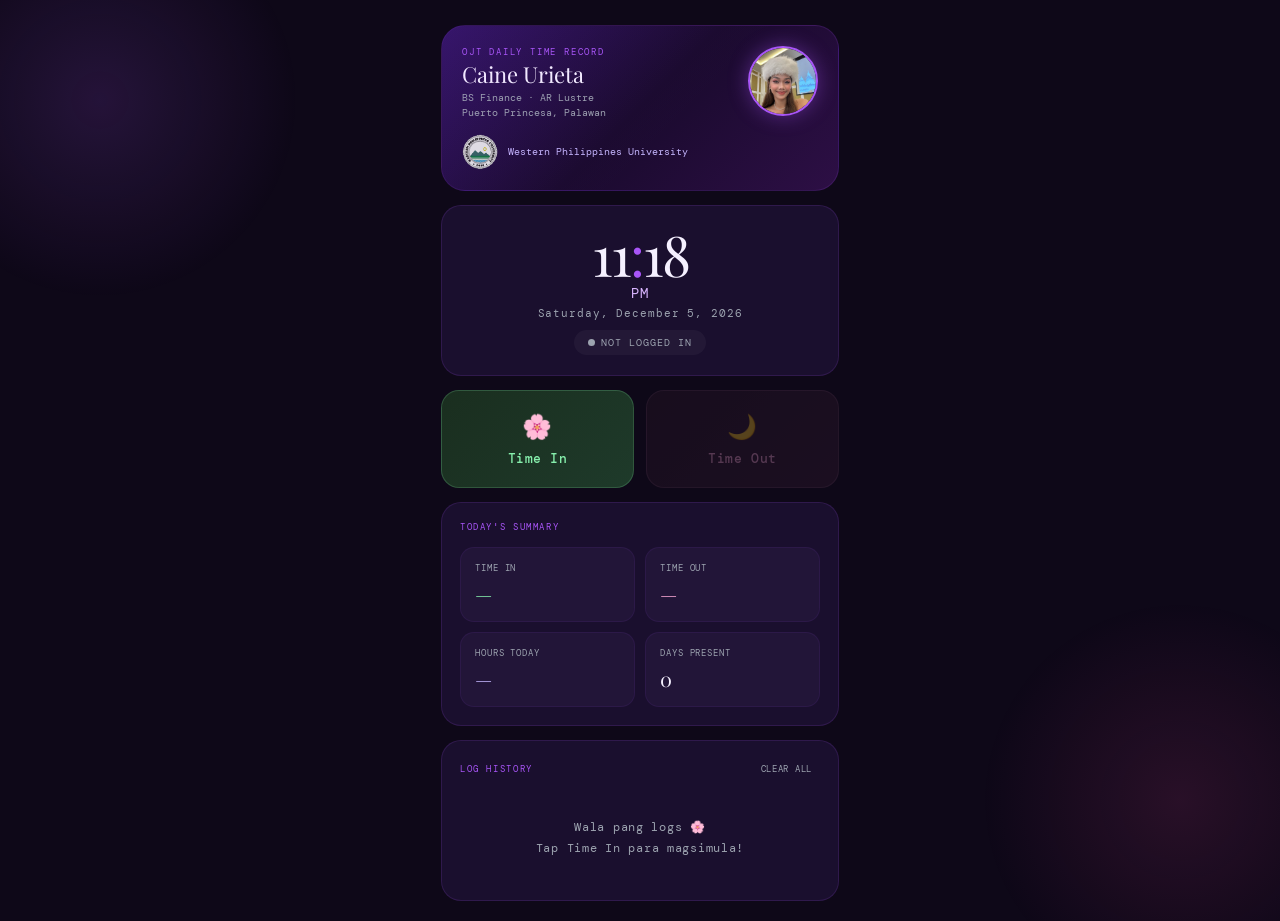
==== index.html @ 87ab4d99 "rename lang para sa github pages" ====
<!DOCTYPE html>
<html lang="en">
<head>
  <meta charset="UTF-8"/>
  <meta name="viewport" content="width=device-width,initial-scale=1,viewport-fit=cover"/>
  <meta name="apple-mobile-web-app-capable" content="yes"/>
  <meta name="apple-mobile-web-app-status-bar-style" content="black-translucent"/>
  <meta name="apple-mobile-web-app-title" content="DTR"/>
  <meta name="theme-color" content="#1a0a2e"/>
  <title>DTR — Caine Urieta</title>
  <link href="https://fonts.googleapis.com/css2?family=Playfair+Display:ital,wght@0,400;0,600;1,400&family=DM+Mono:wght@400;500&display=swap" rel="stylesheet">
  <style>
    :root {
      --bg: #0e0818;
      --surface: #1a0f2e;
      --card: #221538;
      --purple: #a855f7;
      --purple-light: #d8b4fe;
      --purple-dim: #7c3aed;
      --pink: #ec4899;
      --pink-light: #f9a8d4;
      --lavender: #c4b5fd;
      --text: #f5f0ff;
      --muted: #9ca3af;
      --in-color: #86efac;
      --in-bg: rgba(134,239,172,0.1);
      --out-color: #fca5a5;
      --out-bg: rgba(252,165,165,0.1);
      --border: rgba(168,85,247,0.15);
      --glow: rgba(168,85,247,0.3);
    }
    * { margin:0; padding:0; box-sizing:border-box; -webkit-tap-highlight-color:transparent; }
    body {
      background: var(--bg);
      color: var(--text);
      font-family: 'DM Mono', monospace;
      min-height: 100dvh;
      overflow-x: hidden;
    }
    /* background blobs */
    body::before {
      content: '';
      position: fixed;
      top: -100px; left: -100px;
      width: 400px; height: 400px;
      background: radial-gradient(circle, rgba(168,85,247,0.15) 0%, transparent 70%);
      pointer-events: none;
      z-index: 0;
    }
    body::after {
      content: '';
      position: fixed;
      bottom: -100px; right: -100px;
      width: 400px; height: 400px;
      background: radial-gradient(circle, rgba(236,72,153,0.12) 0%, transparent 70%);
      pointer-events: none;
      z-index: 0;
    }
    .app {
      max-width: 430px;
      margin: 0 auto;
      padding: env(safe-area-inset-top, 12px) 16px env(safe-area-inset-bottom, 20px);
      display: flex;
      flex-direction: column;
      gap: 14px;
      position: relative;
      z-index: 1;
    }

    /* HERO CARD */
    .hero-card {
      background: linear-gradient(135deg, #2d1060 0%, #1a0a2e 50%, #2d0f45 100%);
      border: 1px solid var(--border);
      border-radius: 24px;
      padding: 20px;
      position: relative;
      overflow: hidden;
      margin-top: 25px;
    }
    .hero-card::before {
      content: '';
      position: absolute;
      inset: 0;
      background: linear-gradient(135deg, rgba(168,85,247,0.08) 0%, transparent 60%);
      pointer-events: none;
    }
    .hero-top {
      display: flex;
      align-items: flex-start;
      justify-content: space-between;
      margin-bottom: 14px;
    }
    .hero-info { flex: 1; }
    .hero-tag {
      font-size: 9px;
      letter-spacing: 0.2em;
      text-transform: uppercase;
      color: var(--purple);
      margin-bottom: 4px;
    }
    .hero-name {
      font-family: 'Playfair Display', serif;
      font-size: 22px;
      color: var(--text);
      line-height: 1.1;
    }
    .hero-sub {
      font-size: 10px;
      color: var(--muted);
      margin-top: 4px;
      line-height: 1.5;
    }
    .hero-photo {
      width: 70px;
      height: 70px;
      border-radius: 50%;
      object-fit: cover;
      object-position: center top;
      border: 2px solid var(--purple);
      box-shadow: 0 0 20px rgba(168,85,247,0.4);
      margin-left: 12px;
      flex-shrink: 0;
    }
    .hero-bottom {
      display: flex;
      align-items: center;
      gap: 10px;
    }
    .school-logo {
      width: 36px;
      height: 36px;
      object-fit: contain;
      opacity: 0.85;
    }
    .school-name {
      font-size: 10px;
      color: var(--lavender);
      line-height: 1.4;
    }

    /* CLOCK */
    .clock-card {
      background: var(--surface);
      border: 1px solid var(--border);
      border-radius: 20px;
      padding: 20px;
      text-align: center;
    }
    .clock-time {
      font-family: 'Playfair Display', serif;
      font-size: 56px;
      letter-spacing: -2px;
      color: var(--text);
      line-height: 1;
    }
    .clock-time .colon { color: var(--purple); animation: blink 1s step-end infinite; }
    @keyframes blink { 0%,100%{opacity:1} 50%{opacity:0.3} }
    .clock-ampm {
      font-size: 14px;
      color: var(--purple-light);
      letter-spacing: 0.1em;
      margin-top: 2px;
    }
    .clock-date {
      font-size: 11px;
      color: var(--muted);
      letter-spacing: 0.08em;
      margin-top: 4px;
    }
    .status-pill {
      display: inline-flex;
      align-items: center;
      gap: 6px;
      padding: 6px 14px;
      border-radius: 100px;
      font-size: 10px;
      letter-spacing: 0.1em;
      text-transform: uppercase;
      margin-top: 10px;
      transition: all 0.3s;
    }
    .status-pill.idle { background: rgba(255,255,255,0.04); color: var(--muted); }
    .status-pill.in { background: var(--in-bg); color: var(--in-color); border: 1px solid rgba(134,239,172,0.25); }
    .status-pill.out { background: var(--out-bg); color: var(--out-color); border: 1px solid rgba(252,165,165,0.25); }
    .dot { width:7px; height:7px; border-radius:50%; background:currentColor; }
    .dot.pulse { animation: pulse 1.5s infinite; }
    @keyframes pulse { 0%,100%{opacity:1;transform:scale(1)} 50%{opacity:0.4;transform:scale(0.75)} }

    /* BUTTONS */
    .btn-row { display: grid; grid-template-columns: 1fr 1fr; gap: 12px; }
    .btn {
      border: none;
      border-radius: 18px;
      padding: 20px 12px;
      font-family: 'DM Mono', monospace;
      font-size: 13px;
      font-weight: 500;
      cursor: pointer;
      transition: transform 0.12s, box-shadow 0.2s;
      display: flex;
      flex-direction: column;
      align-items: center;
      gap: 8px;
      letter-spacing: 0.04em;
    }
    .btn:active { transform: scale(0.95); }
    .btn:disabled { opacity: 0.3; cursor: not-allowed; }
    .btn:disabled:active { transform: none; }
    .btn-icon { font-size: 24px; }
    .btn-in {
      background: linear-gradient(135deg, #1a2e1f, #1e3a2a);
      color: var(--in-color);
      border: 1px solid rgba(134,239,172,0.2);
    }
    .btn-in:not(:disabled):hover { box-shadow: 0 4px 20px rgba(134,239,172,0.15); }
    .btn-out {
      background: linear-gradient(135deg, #2e1a2a, #3a1e35);
      color: var(--pink-light);
      border: 1px solid rgba(249,168,212,0.2);
    }
    .btn-out:not(:disabled):hover { box-shadow: 0 4px 20px rgba(249,168,212,0.15); }

    /* SUMMARY */
    .summary-card {
      background: var(--surface);
      border: 1px solid var(--border);
      border-radius: 20px;
      padding: 18px;
    }
    .card-label {
      font-size: 9px;
      letter-spacing: 0.18em;
      color: var(--purple);
      text-transform: uppercase;
      margin-bottom: 14px;
    }
    .summary-grid {
      display: grid;
      grid-template-columns: 1fr 1fr;
      gap: 10px;
    }
    .summary-item {
      background: var(--card);
      border-radius: 14px;
      padding: 14px;
      border: 1px solid rgba(168,85,247,0.08);
    }
    .summary-item-label { font-size: 9px; color: var(--muted); letter-spacing: 0.1em; text-transform: uppercase; margin-bottom: 6px; }
    .summary-item-val { font-family: 'Playfair Display', serif; font-size: 20px; color: var(--text); }
    .summary-item-val.green { color: var(--in-color); }
    .summary-item-val.pink { color: var(--pink-light); }
    .summary-item-val.purple { color: var(--lavender); }

    /* LOGS */
    .log-card {
      background: var(--surface);
      border: 1px solid var(--border);
      border-radius: 20px;
      padding: 18px;
      margin-bottom: 20px;
    }
    .log-header {
      display: flex;
      justify-content: space-between;
      align-items: center;
      margin-bottom: 14px;
    }
    .clear-btn {
      font-size: 9px;
      color: var(--muted);
      background: none;
      border: none;
      cursor: pointer;
      font-family: 'DM Mono', monospace;
      letter-spacing: 0.08em;
      text-transform: uppercase;
      padding: 4px 8px;
      border-radius: 8px;
    }
    .clear-btn:hover { color: var(--pink-light); }
    .log-list { display: flex; flex-direction: column; gap: 8px; }
    .log-entry {
      display: flex;
      align-items: center;
      gap: 12px;
      padding: 12px 14px;
      background: var(--card);
      border-radius: 12px;
      border: 1px solid rgba(168,85,247,0.06);
      animation: slideIn 0.25s ease;
    }
    @keyframes slideIn { from { opacity:0; transform:translateY(6px); } to { opacity:1; transform:translateY(0); } }
    .log-badge {
      font-size: 9px;
      font-weight: 500;
      letter-spacing: 0.1em;
      text-transform: uppercase;
      padding: 4px 8px;
      border-radius: 6px;
      min-width: 38px;
      text-align: center;
    }
    .log-badge.in { background: var(--in-bg); color: var(--in-color); }
    .log-badge.out { background: rgba(249,168,212,0.1); color: var(--pink-light); }
    .log-time { font-size: 15px; color: var(--text); }
    .log-date { font-size: 10px; color: var(--muted); margin-top: 2px; }
    .empty-state { text-align: center; padding: 24px 0; color: var(--muted); font-size: 12px; letter-spacing: 0.06em; line-height: 1.7; }

    /* TOAST */
    .toast {
      position: fixed;
      bottom: calc(env(safe-area-inset-bottom,20px) + 16px);
      left: 50%;
      transform: translateX(-50%) translateY(16px);
      background: linear-gradient(135deg, var(--purple-dim), var(--pink));
      color: #fff;
      padding: 10px 22px;
      border-radius: 100px;
      font-size: 12px;
      font-weight: 500;
      letter-spacing: 0.06em;
      opacity: 0;
      transition: opacity 0.25s, transform 0.25s;
      z-index: 999;
      white-space: nowrap;
      pointer-events: none;
    }
    .toast.show { opacity: 1; transform: translateX(-50%) translateY(0); }
  </style>
</head>
<body>
<div class="app">

  <!-- HERO -->
  <div class="hero-card">
    <div class="hero-top">
      <div class="hero-info">
        <div class="hero-tag">OJT Daily Time Record</div>
        <div class="hero-name">Caine Urieta</div>
        <div class="hero-sub">BS Finance · AR Lustre<br>Puerto Princesa, Palawan</div>
      </div>
      <img class="hero-photo" id="heroPhoto" src="" alt="Caine"/>
    </div>
    <div class="hero-bottom">
      <img class="school-logo" id="schoolLogo" src="" alt="WPU"/>
      <div class="school-name">Western Philippines University</div>
    </div>
  </div>

  <!-- CLOCK -->
  <div class="clock-card">
    <div class="clock-time" id="clock">12<span class="colon">:</span>00</div>
    <div class="clock-ampm" id="clockAmpm">PM</div>
    <div class="clock-date" id="clockDate">—</div>
    <div class="status-pill idle" id="statusPill">
      <div class="dot" id="statusDot"></div>
      <span id="statusText">Not logged in</span>
    </div>
  </div>

  <!-- BUTTONS -->
  <div class="btn-row">
    <button class="btn btn-in" id="btnIn" onclick="logTime('IN')">
      <span class="btn-icon">🌸</span>
      Time In
    </button>
    <button class="btn btn-out" id="btnOut" onclick="logTime('OUT')" disabled>
      <span class="btn-icon">🌙</span>
      Time Out
    </button>
  </div>

  <!-- SUMMARY -->
  <div class="summary-card">
    <div class="card-label">Today's Summary</div>
    <div class="summary-grid">
      <div class="summary-item">
        <div class="summary-item-label">Time In</div>
        <div class="summary-item-val green" id="summaryIn">—</div>
      </div>
      <div class="summary-item">
        <div class="summary-item-label">Time Out</div>
        <div class="summary-item-val pink" id="summaryOut">—</div>
      </div>
      <div class="summary-item">
        <div class="summary-item-label">Hours Today</div>
        <div class="summary-item-val purple" id="summaryHours">—</div>
      </div>
      <div class="summary-item">
        <div class="summary-item-label">Days Present</div>
        <div class="summary-item-val" id="summaryDays">0</div>
      </div>
    </div>
  </div>

  <!-- LOGS -->
  <div class="log-card">
    <div class="log-header">
      <div class="card-label" style="margin:0">Log History</div>
      <button class="clear-btn" onclick="clearLogs()">Clear all</button>
    </div>
    <div class="log-list" id="logList">
      <div class="empty-state">Wala pang logs 🌸<br>Tap Time In para magsimula!</div>
    </div>
  </div>

</div>

<div class="toast" id="toast"></div>

<script>

  // Embed images
  document.getElementById('heroPhoto').src = 'IMG_0449.JPG';
  document.getElementById('schoolLogo').src = 'wpu_nobg.png';

  const KEY = 'dtr_caine_v2';
  let logs = [];
  try { logs = JSON.parse(localStorage.getItem(KEY) || '[]'); } catch(e) { logs = []; }

  function save() { localStorage.setItem(KEY, JSON.stringify(logs)); }
  function pad(n) { return String(n).padStart(2,'0'); }

  function formatTime12(ts) {
    const d = new Date(ts);
    let h = d.getHours(), m = d.getMinutes();
    const ap = h >= 12 ? 'PM' : 'AM';
    h = h % 12 || 12;
    return `${pad(h)}:${pad(m)} ${ap}`;
  }
  function formatDateStr(ts) {
    const d = new Date(ts);
    const days = ['Sun','Mon','Tue','Wed','Thu','Fri','Sat'];
    const months = ['Jan','Feb','Mar','Apr','May','Jun','Jul','Aug','Sep','Oct','Nov','Dec'];
    return `${days[d.getDay()]}, ${months[d.getMonth()]} ${d.getDate()} ${d.getFullYear()}`;
  }
  function todayKey() {
    const d = new Date();
    return `${d.getFullYear()}-${pad(d.getMonth()+1)}-${pad(d.getDate())}`;
  }
  function getTodayLogs() { return logs.filter(l => l.dk === todayKey()); }

  function updateClock() {
    const now = new Date();
    let h = now.getHours(), m = now.getMinutes();
    const ap = h >= 12 ? 'PM' : 'AM';
    h = h % 12 || 12;
    document.getElementById('clock').innerHTML = `${pad(h)}<span class="colon">:</span>${pad(m)}`;
    document.getElementById('clockAmpm').textContent = ap;
    const days = ['Sunday','Monday','Tuesday','Wednesday','Thursday','Friday','Saturday'];
    const months = ['January','February','March','April','May','June','July','August','September','October','November','December'];
    document.getElementById('clockDate').textContent = `${days[now.getDay()]}, ${months[now.getMonth()]} ${now.getDate()}, ${now.getFullYear()}`;
  }

  function updateStatus() {
    const tl = getTodayLogs();
    const last = tl.length ? tl[tl.length-1] : null;
    const pill = document.getElementById('statusPill');
    const dot = document.getElementById('statusDot');
    const txt = document.getElementById('statusText');
    const btnIn = document.getElementById('btnIn');
    const btnOut = document.getElementById('btnOut');
    if (!last || last.t === 'OUT') {
      pill.className = 'status-pill idle';
      dot.className = 'dot';
      txt.textContent = 'Not logged in';
      btnIn.disabled = false; btnOut.disabled = true;
    } else {
      pill.className = 'status-pill in';
      dot.className = 'dot pulse';
      txt.textContent = `In since ${formatTime12(last.ts)}`;
      btnIn.disabled = true; btnOut.disabled = false;
    }
  }

  function updateSummary() {
    const tl = getTodayLogs();
    const inLog = tl.find(l => l.t === 'IN');
    const outLog = [...tl].reverse().find(l => l.t === 'OUT');
    document.getElementById('summaryIn').textContent = inLog ? formatTime12(inLog.ts) : '—';
    document.getElementById('summaryOut').textContent = outLog ? formatTime12(outLog.ts) : '—';
    if (inLog && outLog) {
      const h = (outLog.ts - inLog.ts) / 3600000;
      document.getElementById('summaryHours').textContent = h.toFixed(1) + 'h';
    } else if (inLog) {
      const h = (Date.now() - inLog.ts) / 3600000;
      document.getElementById('summaryHours').textContent = h.toFixed(1) + 'h ↑';
    } else {
      document.getElementById('summaryHours').textContent = '—';
    }
    const days = [...new Set(logs.filter(l => l.t === 'IN').map(l => l.dk))];
    document.getElementById('summaryDays').textContent = days.length;
  }

  function renderLogs() {
    const list = document.getElementById('logList');
    if (!logs.length) {
      list.innerHTML = '<div class="empty-state">Wala pang logs 🌸<br>Tap Time In para magsimula!</div>';
      return;
    }
    list.innerHTML = [...logs].reverse().slice(0,30).map(l => `
      <div class="log-entry">
        <div class="log-badge ${l.t === 'IN' ? 'in' : 'out'}">${l.t}</div>
        <div>
          <div class="log-time">${formatTime12(l.ts)}</div>
          <div class="log-date">${formatDateStr(l.ts)}</div>
        </div>
      </div>
    `).join('');
  }

  function toast(msg) {
    const t = document.getElementById('toast');
    t.textContent = msg;
    t.classList.add('show');
    setTimeout(() => t.classList.remove('show'), 2200);
  }

  function logTime(type) {
    logs.push({ t: type, ts: Date.now(), dk: todayKey() });
    save(); updateStatus(); updateSummary(); renderLogs();
    if (type === 'IN') toast('🌸 Time In recorded!');
    else toast('🌙 Time Out recorded!');
    if (navigator.vibrate) navigator.vibrate(type === 'IN' ? 40 : [40,30,40]);
  }

  function clearLogs() {
    if (!confirm('I-clear lahat ng logs? Hindi na ito maibabalik.')) return;
    logs = []; save(); updateStatus(); updateSummary(); renderLogs();
    toast('Logs cleared.');
  }

  setInterval(updateClock, 1000);
  updateClock(); updateStatus(); updateSummary(); renderLogs();
</script>
</body>
</html>
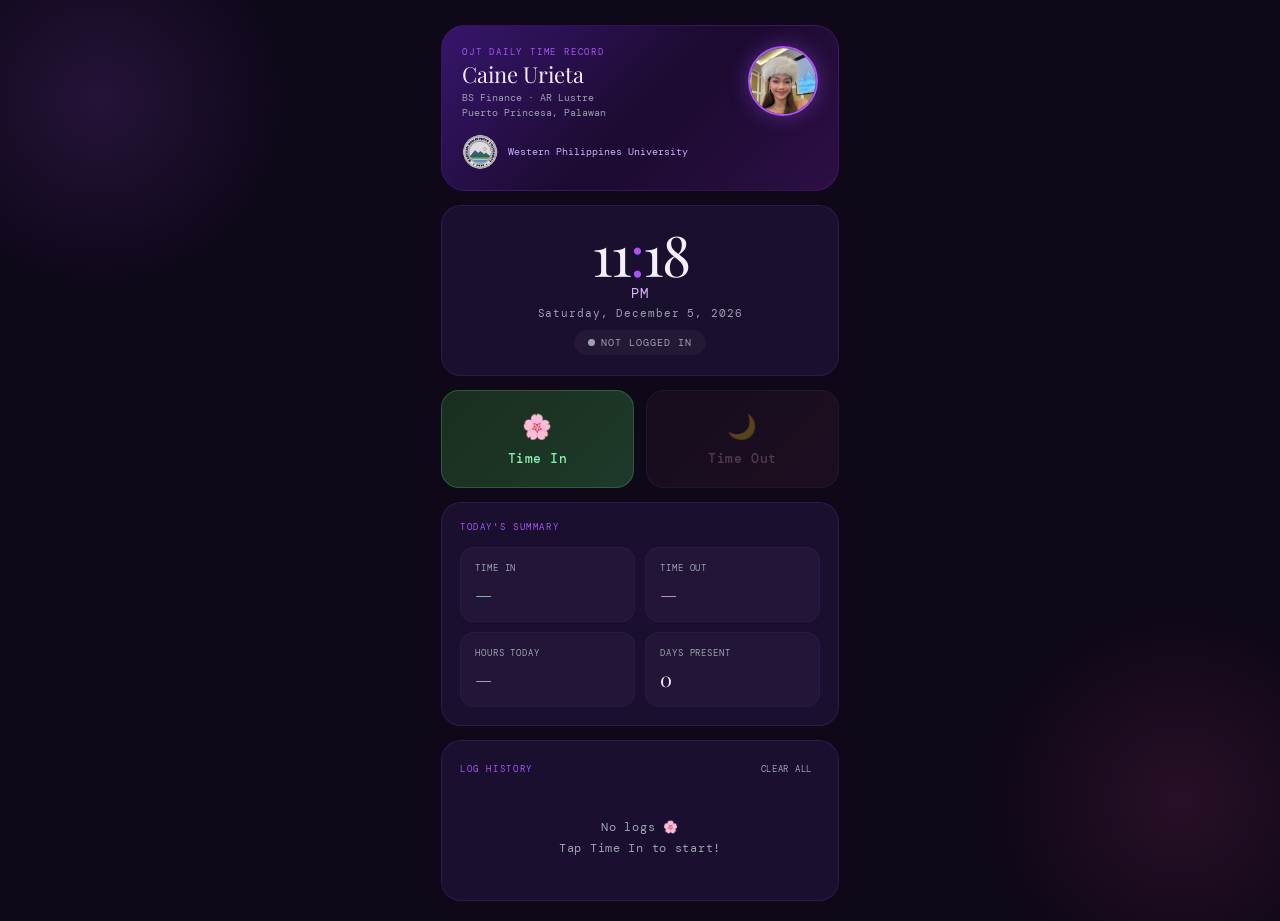
==== commit e6177483: "minimal changes" ====
--- a/index.html
+++ b/index.html
@@ -400,7 +400,7 @@
       <button class="clear-btn" onclick="clearLogs()">Clear all</button>
     </div>
     <div class="log-list" id="logList">
-      <div class="empty-state">Wala pang logs 🌸<br>Tap Time In para magsimula!</div>
+      <div class="empty-state">No logs 🌸<br>Tap Time In to start!</div>
     </div>
   </div>
 
@@ -495,7 +495,7 @@
   function renderLogs() {
     const list = document.getElementById('logList');
     if (!logs.length) {
-      list.innerHTML = '<div class="empty-state">Wala pang logs 🌸<br>Tap Time In para magsimula!</div>';
+      list.innerHTML = '<div class="empty-state">No logs 🌸<br>Tap Time In to start!</div>';
       return;
     }
     list.innerHTML = [...logs].reverse().slice(0,30).map(l => `
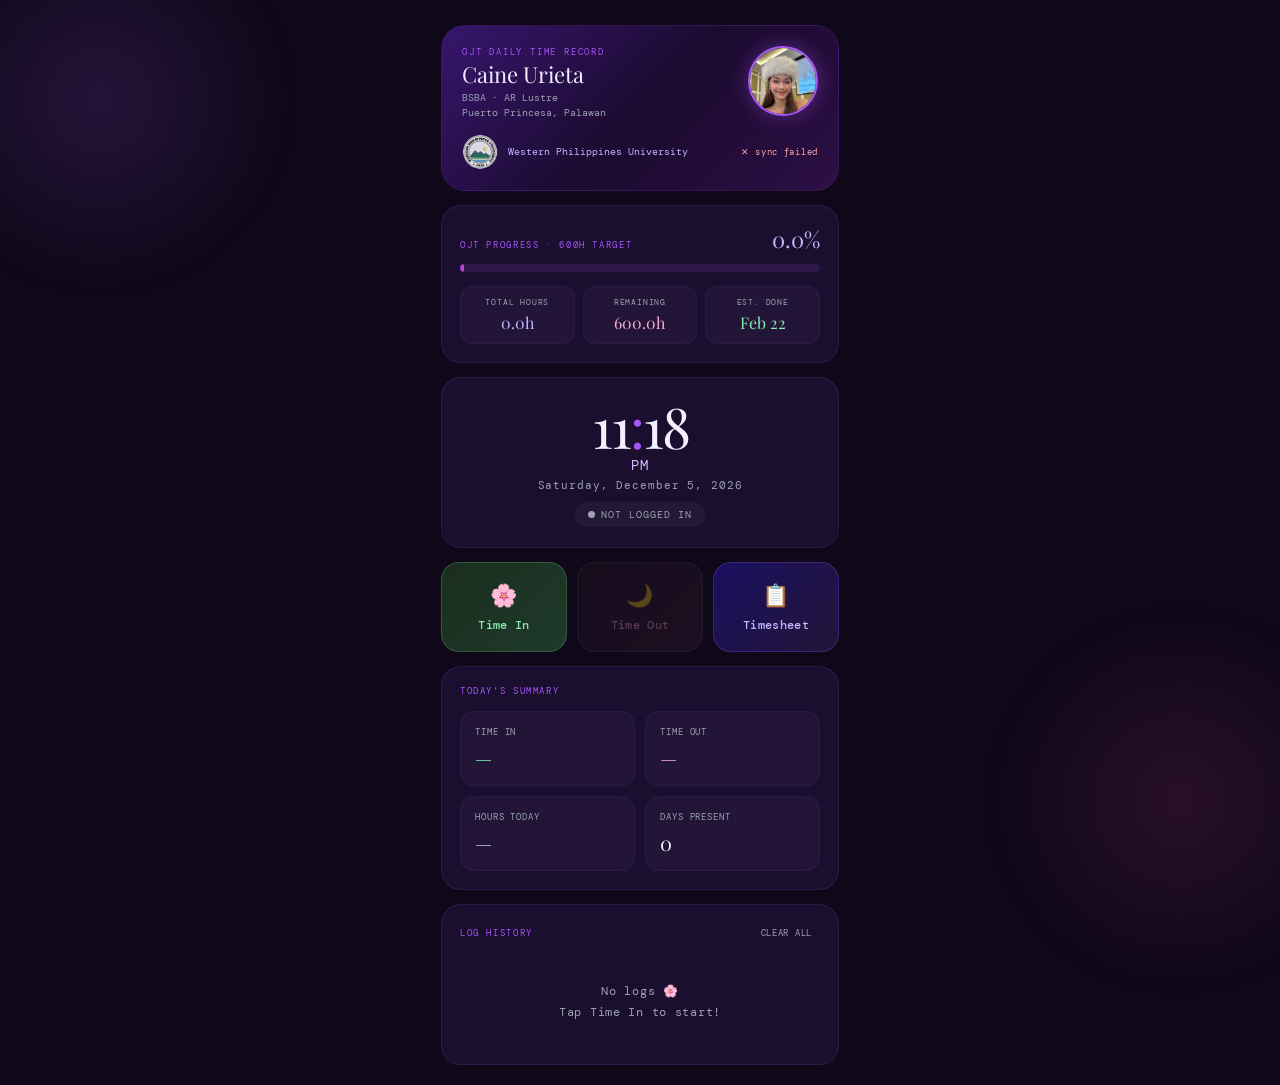
==== commit a629c646: "updated version" ====
--- a/index.html
+++ b/index.html
@@ -8,325 +8,8 @@
   <meta name="apple-mobile-web-app-title" content="DTR"/>
   <meta name="theme-color" content="#1a0a2e"/>
   <title>DTR — Caine Urieta</title>
-  <link href="https://fonts.googleapis.com/css2?family=Playfair+Display:ital,wght@0,400;0,600;1,400&family=DM+Mono:wght@400;500&display=swap" rel="stylesheet">
-  <style>
-    :root {
-      --bg: #0e0818;
-      --surface: #1a0f2e;
-      --card: #221538;
-      --purple: #a855f7;
-      --purple-light: #d8b4fe;
-      --purple-dim: #7c3aed;
-      --pink: #ec4899;
-      --pink-light: #f9a8d4;
-      --lavender: #c4b5fd;
-      --text: #f5f0ff;
-      --muted: #9ca3af;
-      --in-color: #86efac;
-      --in-bg: rgba(134,239,172,0.1);
-      --out-color: #fca5a5;
-      --out-bg: rgba(252,165,165,0.1);
-      --border: rgba(168,85,247,0.15);
-      --glow: rgba(168,85,247,0.3);
-    }
-    * { margin:0; padding:0; box-sizing:border-box; -webkit-tap-highlight-color:transparent; }
-    body {
-      background: var(--bg);
-      color: var(--text);
-      font-family: 'DM Mono', monospace;
-      min-height: 100dvh;
-      overflow-x: hidden;
-    }
-    /* background blobs */
-    body::before {
-      content: '';
-      position: fixed;
-      top: -100px; left: -100px;
-      width: 400px; height: 400px;
-      background: radial-gradient(circle, rgba(168,85,247,0.15) 0%, transparent 70%);
-      pointer-events: none;
-      z-index: 0;
-    }
-    body::after {
-      content: '';
-      position: fixed;
-      bottom: -100px; right: -100px;
-      width: 400px; height: 400px;
-      background: radial-gradient(circle, rgba(236,72,153,0.12) 0%, transparent 70%);
-      pointer-events: none;
-      z-index: 0;
-    }
-    .app {
-      max-width: 430px;
-      margin: 0 auto;
-      padding: env(safe-area-inset-top, 12px) 16px env(safe-area-inset-bottom, 20px);
-      display: flex;
-      flex-direction: column;
-      gap: 14px;
-      position: relative;
-      z-index: 1;
-    }
-
-    /* HERO CARD */
-    .hero-card {
-      background: linear-gradient(135deg, #2d1060 0%, #1a0a2e 50%, #2d0f45 100%);
-      border: 1px solid var(--border);
-      border-radius: 24px;
-      padding: 20px;
-      position: relative;
-      overflow: hidden;
-      margin-top: 25px;
-    }
-    .hero-card::before {
-      content: '';
-      position: absolute;
-      inset: 0;
-      background: linear-gradient(135deg, rgba(168,85,247,0.08) 0%, transparent 60%);
-      pointer-events: none;
-    }
-    .hero-top {
-      display: flex;
-      align-items: flex-start;
-      justify-content: space-between;
-      margin-bottom: 14px;
-    }
-    .hero-info { flex: 1; }
-    .hero-tag {
-      font-size: 9px;
-      letter-spacing: 0.2em;
-      text-transform: uppercase;
-      color: var(--purple);
-      margin-bottom: 4px;
-    }
-    .hero-name {
-      font-family: 'Playfair Display', serif;
-      font-size: 22px;
-      color: var(--text);
-      line-height: 1.1;
-    }
-    .hero-sub {
-      font-size: 10px;
-      color: var(--muted);
-      margin-top: 4px;
-      line-height: 1.5;
-    }
-    .hero-photo {
-      width: 70px;
-      height: 70px;
-      border-radius: 50%;
-      object-fit: cover;
-      object-position: center top;
-      border: 2px solid var(--purple);
-      box-shadow: 0 0 20px rgba(168,85,247,0.4);
-      margin-left: 12px;
-      flex-shrink: 0;
-    }
-    .hero-bottom {
-      display: flex;
-      align-items: center;
-      gap: 10px;
-    }
-    .school-logo {
-      width: 36px;
-      height: 36px;
-      object-fit: contain;
-      opacity: 0.85;
-    }
-    .school-name {
-      font-size: 10px;
-      color: var(--lavender);
-      line-height: 1.4;
-    }
-
-    /* CLOCK */
-    .clock-card {
-      background: var(--surface);
-      border: 1px solid var(--border);
-      border-radius: 20px;
-      padding: 20px;
-      text-align: center;
-    }
-    .clock-time {
-      font-family: 'Playfair Display', serif;
-      font-size: 56px;
-      letter-spacing: -2px;
-      color: var(--text);
-      line-height: 1;
-    }
-    .clock-time .colon { color: var(--purple); animation: blink 1s step-end infinite; }
-    @keyframes blink { 0%,100%{opacity:1} 50%{opacity:0.3} }
-    .clock-ampm {
-      font-size: 14px;
-      color: var(--purple-light);
-      letter-spacing: 0.1em;
-      margin-top: 2px;
-    }
-    .clock-date {
-      font-size: 11px;
-      color: var(--muted);
-      letter-spacing: 0.08em;
-      margin-top: 4px;
-    }
-    .status-pill {
-      display: inline-flex;
-      align-items: center;
-      gap: 6px;
-      padding: 6px 14px;
-      border-radius: 100px;
-      font-size: 10px;
-      letter-spacing: 0.1em;
-      text-transform: uppercase;
-      margin-top: 10px;
-      transition: all 0.3s;
-    }
-    .status-pill.idle { background: rgba(255,255,255,0.04); color: var(--muted); }
-    .status-pill.in { background: var(--in-bg); color: var(--in-color); border: 1px solid rgba(134,239,172,0.25); }
-    .status-pill.out { background: var(--out-bg); color: var(--out-color); border: 1px solid rgba(252,165,165,0.25); }
-    .dot { width:7px; height:7px; border-radius:50%; background:currentColor; }
-    .dot.pulse { animation: pulse 1.5s infinite; }
-    @keyframes pulse { 0%,100%{opacity:1;transform:scale(1)} 50%{opacity:0.4;transform:scale(0.75)} }
-
-    /* BUTTONS */
-    .btn-row { display: grid; grid-template-columns: 1fr 1fr; gap: 12px; }
-    .btn {
-      border: none;
-      border-radius: 18px;
-      padding: 20px 12px;
-      font-family: 'DM Mono', monospace;
-      font-size: 13px;
-      font-weight: 500;
-      cursor: pointer;
-      transition: transform 0.12s, box-shadow 0.2s;
-      display: flex;
-      flex-direction: column;
-      align-items: center;
-      gap: 8px;
-      letter-spacing: 0.04em;
-    }
-    .btn:active { transform: scale(0.95); }
-    .btn:disabled { opacity: 0.3; cursor: not-allowed; }
-    .btn:disabled:active { transform: none; }
-    .btn-icon { font-size: 24px; }
-    .btn-in {
-      background: linear-gradient(135deg, #1a2e1f, #1e3a2a);
-      color: var(--in-color);
-      border: 1px solid rgba(134,239,172,0.2);
-    }
-    .btn-in:not(:disabled):hover { box-shadow: 0 4px 20px rgba(134,239,172,0.15); }
-    .btn-out {
-      background: linear-gradient(135deg, #2e1a2a, #3a1e35);
-      color: var(--pink-light);
-      border: 1px solid rgba(249,168,212,0.2);
-    }
-    .btn-out:not(:disabled):hover { box-shadow: 0 4px 20px rgba(249,168,212,0.15); }
-
-    /* SUMMARY */
-    .summary-card {
-      background: var(--surface);
-      border: 1px solid var(--border);
-      border-radius: 20px;
-      padding: 18px;
-    }
-    .card-label {
-      font-size: 9px;
-      letter-spacing: 0.18em;
-      color: var(--purple);
-      text-transform: uppercase;
-      margin-bottom: 14px;
-    }
-    .summary-grid {
-      display: grid;
-      grid-template-columns: 1fr 1fr;
-      gap: 10px;
-    }
-    .summary-item {
-      background: var(--card);
-      border-radius: 14px;
-      padding: 14px;
-      border: 1px solid rgba(168,85,247,0.08);
-    }
-    .summary-item-label { font-size: 9px; color: var(--muted); letter-spacing: 0.1em; text-transform: uppercase; margin-bottom: 6px; }
-    .summary-item-val { font-family: 'Playfair Display', serif; font-size: 20px; color: var(--text); }
-    .summary-item-val.green { color: var(--in-color); }
-    .summary-item-val.pink { color: var(--pink-light); }
-    .summary-item-val.purple { color: var(--lavender); }
-
-    /* LOGS */
-    .log-card {
-      background: var(--surface);
-      border: 1px solid var(--border);
-      border-radius: 20px;
-      padding: 18px;
-      margin-bottom: 20px;
-    }
-    .log-header {
-      display: flex;
-      justify-content: space-between;
-      align-items: center;
-      margin-bottom: 14px;
-    }
-    .clear-btn {
-      font-size: 9px;
-      color: var(--muted);
-      background: none;
-      border: none;
-      cursor: pointer;
-      font-family: 'DM Mono', monospace;
-      letter-spacing: 0.08em;
-      text-transform: uppercase;
-      padding: 4px 8px;
-      border-radius: 8px;
-    }
-    .clear-btn:hover { color: var(--pink-light); }
-    .log-list { display: flex; flex-direction: column; gap: 8px; }
-    .log-entry {
-      display: flex;
-      align-items: center;
-      gap: 12px;
-      padding: 12px 14px;
-      background: var(--card);
-      border-radius: 12px;
-      border: 1px solid rgba(168,85,247,0.06);
-      animation: slideIn 0.25s ease;
-    }
-    @keyframes slideIn { from { opacity:0; transform:translateY(6px); } to { opacity:1; transform:translateY(0); } }
-    .log-badge {
-      font-size: 9px;
-      font-weight: 500;
-      letter-spacing: 0.1em;
-      text-transform: uppercase;
-      padding: 4px 8px;
-      border-radius: 6px;
-      min-width: 38px;
-      text-align: center;
-    }
-    .log-badge.in { background: var(--in-bg); color: var(--in-color); }
-    .log-badge.out { background: rgba(249,168,212,0.1); color: var(--pink-light); }
-    .log-time { font-size: 15px; color: var(--text); }
-    .log-date { font-size: 10px; color: var(--muted); margin-top: 2px; }
-    .empty-state { text-align: center; padding: 24px 0; color: var(--muted); font-size: 12px; letter-spacing: 0.06em; line-height: 1.7; }
-
-    /* TOAST */
-    .toast {
-      position: fixed;
-      bottom: calc(env(safe-area-inset-bottom,20px) + 16px);
-      left: 50%;
-      transform: translateX(-50%) translateY(16px);
-      background: linear-gradient(135deg, var(--purple-dim), var(--pink));
-      color: #fff;
-      padding: 10px 22px;
-      border-radius: 100px;
-      font-size: 12px;
-      font-weight: 500;
-      letter-spacing: 0.06em;
-      opacity: 0;
-      transition: opacity 0.25s, transform 0.25s;
-      z-index: 999;
-      white-space: nowrap;
-      pointer-events: none;
-    }
-    .toast.show { opacity: 1; transform: translateX(-50%) translateY(0); }
-  </style>
+  <link href="https://fonts.googleapis.com/css2?family=Playfair+Display:ital,wght@0,400;0,600;1,400&family=DM+Mono:wght@400;500&display=swap" rel="stylesheet"/>
+  <link rel="stylesheet" href="css/style.css"/>
 </head>
 <body>
 <div class="app">
@@ -337,13 +20,39 @@
       <div class="hero-info">
         <div class="hero-tag">OJT Daily Time Record</div>
         <div class="hero-name">Caine Urieta</div>
-        <div class="hero-sub">BS Finance · AR Lustre<br>Puerto Princesa, Palawan</div>
+        <div class="hero-sub">BSBA · AR Lustre<br>Puerto Princesa, Palawan</div>
       </div>
-      <img class="hero-photo" id="heroPhoto" src="" alt="Caine"/>
+      <img class="hero-photo" src="IMG_0449.JPG" alt="Caine"/>
     </div>
     <div class="hero-bottom">
-      <img class="school-logo" id="schoolLogo" src="" alt="WPU"/>
+      <img class="school-logo" src="wpu_nobg.png" alt="WPU"/>
       <div class="school-name">Western Philippines University</div>
+      <div id="syncStatus" style="margin-left:auto;font-size:9px;letter-spacing:0.08em;color:var(--muted)">◌ offline</div>
+    </div>
+  </div>
+
+  <!-- PROGRESS DASHBOARD -->
+  <div class="progress-card">
+    <div class="progress-header">
+      <div class="card-label">OJT Progress · 600h Target</div>
+      <div class="progress-pct" id="progressPct">0%</div>
+    </div>
+    <div class="progress-track">
+      <div class="progress-fill" id="progressFill"></div>
+    </div>
+    <div class="progress-stats">
+      <div class="pstat">
+        <div class="pstat-label">Total Hours</div>
+        <div class="pstat-val purple" id="statTotal">0h</div>
+      </div>
+      <div class="pstat">
+        <div class="pstat-label">Remaining</div>
+        <div class="pstat-val pink" id="statRemain">600h</div>
+      </div>
+      <div class="pstat">
+        <div class="pstat-label">Est. Done</div>
+        <div class="pstat-val green" id="statEst">—</div>
+      </div>
     </div>
   </div>
 
@@ -361,16 +70,17 @@
   <!-- BUTTONS -->
   <div class="btn-row">
     <button class="btn btn-in" id="btnIn" onclick="logTime('IN')">
-      <span class="btn-icon">🌸</span>
-      Time In
+      <span class="btn-icon">🌸</span>Time In
     </button>
     <button class="btn btn-out" id="btnOut" onclick="logTime('OUT')" disabled>
-      <span class="btn-icon">🌙</span>
-      Time Out
+      <span class="btn-icon">🌙</span>Time Out
+    </button>
+    <button class="btn btn-ts" onclick="openTs()">
+      <span class="btn-icon">📋</span>Timesheet
     </button>
   </div>
 
-  <!-- SUMMARY -->
+  <!-- TODAY SUMMARY -->
   <div class="summary-card">
     <div class="card-label">Today's Summary</div>
     <div class="summary-grid">
@@ -393,7 +103,7 @@
     </div>
   </div>
 
-  <!-- LOGS -->
+  <!-- LOG HISTORY -->
   <div class="log-card">
     <div class="log-header">
       <div class="card-label" style="margin:0">Log History</div>
@@ -404,134 +114,86 @@
     </div>
   </div>
 
+</div><!-- /app -->
+
+<!-- BULK MANUAL ENTRY MODAL -->
+<div class="overlay" id="manualOverlay" onclick="overlayTap(event,'manualOverlay')">
+  <div class="sheet sheet-scroll">
+    <div class="handle"></div>
+    <div class="modal-title">Bulk Entry</div>
+    <div class="modal-sub">I-fill ang mga dates at oras, tapos Save All</div>
+
+    <!-- Date range picker -->
+    <div class="bulk-range">
+      <div class="form-group">
+        <label class="form-label">From</label>
+        <input type="date" class="form-input" id="bulkFrom"/>
+      </div>
+      <div class="form-group">
+        <label class="form-label">To</label>
+        <input type="date" class="form-input" id="bulkTo"/>
+      </div>
+      <button class="mbtn mbtn-gen" onclick="generateBulkRows()">Generate ↓</button>
+    </div>
+
+    <!-- Bulk table -->
+    <div id="bulkTableWrap" style="display:none">
+      <table class="bulk-table">
+        <thead>
+          <tr>
+            <th>Date</th>
+            <th>Time In</th>
+            <th>Time Out</th>
+            <th></th>
+          </tr>
+        </thead>
+        <tbody id="bulkBody"></tbody>
+      </table>
+      <div class="bulk-hint">💡 Mag-skip ng row? I-clear lang yung time fields.</div>
+      <div class="modal-actions">
+        <button class="mbtn mbtn-cancel" onclick="closeManual()">Cancel</button>
+        <button class="mbtn mbtn-save"   onclick="saveBulk()">Save All ✨</button>
+      </div>
+    </div>
+
+  </div>
+</div>
+
+<!-- TIMESHEET MODAL -->
+<div class="overlay" id="tsOverlay" onclick="overlayTap(event,'tsOverlay')">
+  <div class="sheet sheet-scroll">
+    <div class="handle"></div>
+    <div class="modal-title">Timesheet</div>
+    <div class="modal-sub" id="tsSub">Loading…</div>
+    <button class="mbtn mbtn-save mbtn-full" onclick="closeTs(); openManual()">
+      + Bulk Entry
+    </button>
+    <table class="ts-table">
+      <thead>
+        <tr>
+          <th>Date</th><th>Time In</th><th>Time Out</th><th>Hours</th>
+        </tr>
+      </thead>
+      <tbody id="tsBody"></tbody>
+    </table>
+    <div class="ts-total-box">
+      <div class="ts-total-label">Total Hours Logged</div>
+      <div class="ts-total-val" id="tsTotal">0h</div>
+    </div>
+    <button class="sheet-close" onclick="closeTs()">Close</button>
+  </div>
 </div>
 
 <div class="toast" id="toast"></div>
 
-<script>
-
-  // Embed images
-  document.getElementById('heroPhoto').src = 'IMG_0449.JPG';
-  document.getElementById('schoolLogo').src = 'wpu_nobg.png';
-
-  const KEY = 'dtr_caine_v2';
-  let logs = [];
-  try { logs = JSON.parse(localStorage.getItem(KEY) || '[]'); } catch(e) { logs = []; }
-
-  function save() { localStorage.setItem(KEY, JSON.stringify(logs)); }
-  function pad(n) { return String(n).padStart(2,'0'); }
-
-  function formatTime12(ts) {
-    const d = new Date(ts);
-    let h = d.getHours(), m = d.getMinutes();
-    const ap = h >= 12 ? 'PM' : 'AM';
-    h = h % 12 || 12;
-    return `${pad(h)}:${pad(m)} ${ap}`;
-  }
-  function formatDateStr(ts) {
-    const d = new Date(ts);
-    const days = ['Sun','Mon','Tue','Wed','Thu','Fri','Sat'];
-    const months = ['Jan','Feb','Mar','Apr','May','Jun','Jul','Aug','Sep','Oct','Nov','Dec'];
-    return `${days[d.getDay()]}, ${months[d.getMonth()]} ${d.getDate()} ${d.getFullYear()}`;
-  }
-  function todayKey() {
-    const d = new Date();
-    return `${d.getFullYear()}-${pad(d.getMonth()+1)}-${pad(d.getDate())}`;
-  }
-  function getTodayLogs() { return logs.filter(l => l.dk === todayKey()); }
-
-  function updateClock() {
-    const now = new Date();
-    let h = now.getHours(), m = now.getMinutes();
-    const ap = h >= 12 ? 'PM' : 'AM';
-    h = h % 12 || 12;
-    document.getElementById('clock').innerHTML = `${pad(h)}<span class="colon">:</span>${pad(m)}`;
-    document.getElementById('clockAmpm').textContent = ap;
-    const days = ['Sunday','Monday','Tuesday','Wednesday','Thursday','Friday','Saturday'];
-    const months = ['January','February','March','April','May','June','July','August','September','October','November','December'];
-    document.getElementById('clockDate').textContent = `${days[now.getDay()]}, ${months[now.getMonth()]} ${now.getDate()}, ${now.getFullYear()}`;
-  }
-
-  function updateStatus() {
-    const tl = getTodayLogs();
-    const last = tl.length ? tl[tl.length-1] : null;
-    const pill = document.getElementById('statusPill');
-    const dot = document.getElementById('statusDot');
-    const txt = document.getElementById('statusText');
-    const btnIn = document.getElementById('btnIn');
-    const btnOut = document.getElementById('btnOut');
-    if (!last || last.t === 'OUT') {
-      pill.className = 'status-pill idle';
-      dot.className = 'dot';
-      txt.textContent = 'Not logged in';
-      btnIn.disabled = false; btnOut.disabled = true;
-    } else {
-      pill.className = 'status-pill in';
-      dot.className = 'dot pulse';
-      txt.textContent = `In since ${formatTime12(last.ts)}`;
-      btnIn.disabled = true; btnOut.disabled = false;
-    }
-  }
-
-  function updateSummary() {
-    const tl = getTodayLogs();
-    const inLog = tl.find(l => l.t === 'IN');
-    const outLog = [...tl].reverse().find(l => l.t === 'OUT');
-    document.getElementById('summaryIn').textContent = inLog ? formatTime12(inLog.ts) : '—';
-    document.getElementById('summaryOut').textContent = outLog ? formatTime12(outLog.ts) : '—';
-    if (inLog && outLog) {
-      const h = (outLog.ts - inLog.ts) / 3600000;
-      document.getElementById('summaryHours').textContent = h.toFixed(1) + 'h';
-    } else if (inLog) {
-      const h = (Date.now() - inLog.ts) / 3600000;
-      document.getElementById('summaryHours').textContent = h.toFixed(1) + 'h ↑';
-    } else {
-      document.getElementById('summaryHours').textContent = '—';
-    }
-    const days = [...new Set(logs.filter(l => l.t === 'IN').map(l => l.dk))];
-    document.getElementById('summaryDays').textContent = days.length;
-  }
-
-  function renderLogs() {
-    const list = document.getElementById('logList');
-    if (!logs.length) {
-      list.innerHTML = '<div class="empty-state">No logs 🌸<br>Tap Time In to start!</div>';
-      return;
-    }
-    list.innerHTML = [...logs].reverse().slice(0,30).map(l => `
-      <div class="log-entry">
-        <div class="log-badge ${l.t === 'IN' ? 'in' : 'out'}">${l.t}</div>
-        <div>
-          <div class="log-time">${formatTime12(l.ts)}</div>
-          <div class="log-date">${formatDateStr(l.ts)}</div>
-        </div>
-      </div>
-    `).join('');
-  }
-
-  function toast(msg) {
-    const t = document.getElementById('toast');
-    t.textContent = msg;
-    t.classList.add('show');
-    setTimeout(() => t.classList.remove('show'), 2200);
-  }
-
-  function logTime(type) {
-    logs.push({ t: type, ts: Date.now(), dk: todayKey() });
-    save(); updateStatus(); updateSummary(); renderLogs();
-    if (type === 'IN') toast('🌸 Time In recorded!');
-    else toast('🌙 Time Out recorded!');
-    if (navigator.vibrate) navigator.vibrate(type === 'IN' ? 40 : [40,30,40]);
-  }
-
-  function clearLogs() {
-    if (!confirm('I-clear lahat ng logs? Hindi na ito maibabalik.')) return;
-    logs = []; save(); updateStatus(); updateSummary(); renderLogs();
-    toast('Logs cleared.');
-  }
-
-  setInterval(updateClock, 1000);
-  updateClock(); updateStatus(); updateSummary(); renderLogs();
-</script>
+<script src="js/config.js"></script>
+<script src="js/storage.js"></script>
+<script src="js/utils.js"></script>
+<script src="js/clock.js"></script>
+<script src="js/progress.js"></script>
+<script src="js/summary.js"></script>
+<script src="js/logs.js"></script>
+<script src="js/modals.js"></script>
+<script src="js/app.js"></script>
 </body>
 </html>
--- a/css/style.css
+++ b/css/style.css
@@ -0,0 +1,353 @@
+/* ══════════════════════════════════════
+   DTR — Caine Urieta
+   css/style.css
+   ══════════════════════════════════════ */
+
+/* ── VARIABLES ── */
+:root {
+  --bg:           #0e0818;
+  --surface:      #1a0f2e;
+  --card:         #221538;
+  --purple:       #a855f7;
+  --purple-light: #d8b4fe;
+  --purple-dim:   #7c3aed;
+  --pink:         #ec4899;
+  --pink-light:   #f9a8d4;
+  --lavender:     #c4b5fd;
+  --text:         #f5f0ff;
+  --muted:        #9ca3af;
+  --in-color:     #86efac;
+  --in-bg:        rgba(134,239,172,0.1);
+  --out-color:    #fca5a5;
+  --out-bg:       rgba(252,165,165,0.1);
+  --border:       rgba(168,85,247,0.15);
+}
+
+/* ── RESET ── */
+* { margin:0; padding:0; box-sizing:border-box; -webkit-tap-highlight-color:transparent; }
+
+/* ── BASE ── */
+body {
+  background: var(--bg);
+  color: var(--text);
+  font-family: 'DM Mono', monospace;
+  min-height: 100dvh;
+  overflow-x: hidden;
+}
+
+/* background blobs */
+body::before {
+  content: '';
+  position: fixed;
+  top: -100px; left: -100px;
+  width: 400px; height: 400px;
+  background: radial-gradient(circle, rgba(168,85,247,0.15) 0%, transparent 70%);
+  pointer-events: none;
+  z-index: 0;
+}
+body::after {
+  content: '';
+  position: fixed;
+  bottom: -100px; right: -100px;
+  width: 400px; height: 400px;
+  background: radial-gradient(circle, rgba(236,72,153,0.12) 0%, transparent 70%);
+  pointer-events: none;
+  z-index: 0;
+}
+
+/* ── LAYOUT ── */
+.app {
+  max-width: 430px;
+  margin: 0 auto;
+  padding: env(safe-area-inset-top,12px) 16px env(safe-area-inset-bottom,20px);
+  display: flex;
+  flex-direction: column;
+  gap: 14px;
+  position: relative;
+  z-index: 1;
+}
+
+/* ── SHARED ── */
+.card-label {
+  font-size: 9px;
+  letter-spacing: 0.18em;
+  color: var(--purple);
+  text-transform: uppercase;
+}
+
+/* ── HERO ── */
+.hero-card {
+  background: linear-gradient(135deg, #2d1060 0%, #1a0a2e 50%, #2d0f45 100%);
+  border: 1px solid var(--border);
+  border-radius: 24px;
+  padding: 20px;
+  position: relative;
+  overflow: hidden;
+  margin-top: 25px;
+}
+.hero-card::before {
+  content: '';
+  position: absolute; inset: 0;
+  background: linear-gradient(135deg, rgba(168,85,247,0.08) 0%, transparent 60%);
+  pointer-events: none;
+}
+.hero-top    { display:flex; align-items:flex-start; justify-content:space-between; margin-bottom:14px; }
+.hero-info   { flex: 1; }
+.hero-tag    { font-size:9px; letter-spacing:0.2em; text-transform:uppercase; color:var(--purple); margin-bottom:4px; }
+.hero-name   { font-family:'Playfair Display',serif; font-size:22px; color:var(--text); line-height:1.1; }
+.hero-sub    { font-size:10px; color:var(--muted); margin-top:4px; line-height:1.5; }
+.hero-photo  { width:70px; height:70px; border-radius:50%; object-fit:cover; object-position:center top; border:2px solid var(--purple); box-shadow:0 0 20px rgba(168,85,247,0.4); margin-left:12px; flex-shrink:0; }
+.hero-bottom { display:flex; align-items:center; gap:10px; }
+.school-logo { width:36px; height:36px; object-fit:contain; opacity:0.85; }
+.school-name { font-size:10px; color:var(--lavender); line-height:1.4; }
+
+/* ── PROGRESS ── */
+.progress-card   { background:var(--surface); border:1px solid var(--border); border-radius:20px; padding:18px; }
+.progress-header { display:flex; justify-content:space-between; align-items:baseline; margin-bottom:10px; }
+.progress-pct    { font-family:'Playfair Display',serif; font-size:22px; color:var(--lavender); }
+.progress-track  { width:100%; height:8px; background:rgba(168,85,247,0.12); border-radius:100px; overflow:hidden; margin-bottom:14px; }
+.progress-fill   { height:100%; background:linear-gradient(90deg,var(--purple-dim),var(--pink)); border-radius:100px; transition:width 0.8s cubic-bezier(0.4,0,0.2,1); min-width:4px; width:0%; }
+.progress-stats  { display:grid; grid-template-columns:1fr 1fr 1fr; gap:8px; }
+.pstat           { background:var(--card); border-radius:12px; padding:10px 8px; border:1px solid rgba(168,85,247,0.08); text-align:center; }
+.pstat-label     { font-size:8px; color:var(--muted); letter-spacing:0.1em; text-transform:uppercase; margin-bottom:5px; }
+.pstat-val       { font-family:'Playfair Display',serif; font-size:16px; }
+.pstat-val.purple { color:var(--lavender); }
+.pstat-val.pink   { color:var(--pink-light); }
+.pstat-val.green  { color:var(--in-color); }
+
+/* ── CLOCK ── */
+.clock-card  { background:var(--surface); border:1px solid var(--border); border-radius:20px; padding:20px; text-align:center; }
+.clock-time  { font-family:'Playfair Display',serif; font-size:56px; letter-spacing:-2px; color:var(--text); line-height:1; }
+.clock-time .colon { color:var(--purple); animation:blink 1s step-end infinite; }
+.clock-ampm  { font-size:14px; color:var(--purple-light); letter-spacing:0.1em; margin-top:2px; }
+.clock-date  { font-size:11px; color:var(--muted); letter-spacing:0.08em; margin-top:4px; }
+
+@keyframes blink { 0%,100%{opacity:1} 50%{opacity:0.3} }
+
+.status-pill { display:inline-flex; align-items:center; gap:6px; padding:6px 14px; border-radius:100px; font-size:10px; letter-spacing:0.1em; text-transform:uppercase; margin-top:10px; transition:all 0.3s; }
+.status-pill.idle { background:rgba(255,255,255,0.04); color:var(--muted); }
+.status-pill.in   { background:var(--in-bg); color:var(--in-color); border:1px solid rgba(134,239,172,0.25); }
+.dot       { width:7px; height:7px; border-radius:50%; background:currentColor; }
+.dot.pulse { animation:pulse 1.5s infinite; }
+
+@keyframes pulse { 0%,100%{opacity:1;transform:scale(1)} 50%{opacity:0.4;transform:scale(0.75)} }
+
+/* ── BUTTONS ── */
+.btn-row { display:grid; grid-template-columns:1fr 1fr 1fr; gap:10px; }
+.btn {
+  border:none; border-radius:18px; padding:18px 8px;
+  font-family:'DM Mono',monospace; font-size:12px; font-weight:500;
+  cursor:pointer; transition:transform 0.12s,box-shadow 0.2s;
+  display:flex; flex-direction:column; align-items:center; gap:7px;
+  letter-spacing:0.03em;
+}
+.btn:active           { transform:scale(0.95); }
+.btn:disabled         { opacity:0.3; cursor:not-allowed; }
+.btn:disabled:active  { transform:none; }
+.btn-icon             { font-size:22px; }
+.btn-in  { background:linear-gradient(135deg,#1a2e1f,#1e3a2a); color:var(--in-color);    border:1px solid rgba(134,239,172,0.2); }
+.btn-out { background:linear-gradient(135deg,#2e1a2a,#3a1e35); color:var(--pink-light);  border:1px solid rgba(249,168,212,0.2); }
+.btn-ts  { background:linear-gradient(135deg,#1a1060,#221538); color:var(--lavender);    border:1px solid rgba(168,85,247,0.25); }
+.btn-in:not(:disabled):hover  { box-shadow:0 4px 20px rgba(134,239,172,0.15); }
+.btn-out:not(:disabled):hover { box-shadow:0 4px 20px rgba(249,168,212,0.15); }
+.btn-ts:hover                 { box-shadow:0 4px 20px rgba(168,85,247,0.15); }
+
+/* ── SUMMARY ── */
+.summary-card { background:var(--surface); border:1px solid var(--border); border-radius:20px; padding:18px; }
+.summary-card .card-label { margin-bottom:14px; }
+.summary-grid         { display:grid; grid-template-columns:1fr 1fr; gap:10px; }
+.summary-item         { background:var(--card); border-radius:14px; padding:14px; border:1px solid rgba(168,85,247,0.08); }
+.summary-item-label   { font-size:9px; color:var(--muted); letter-spacing:0.1em; text-transform:uppercase; margin-bottom:6px; }
+.summary-item-val     { font-family:'Playfair Display',serif; font-size:20px; color:var(--text); }
+.summary-item-val.green  { color:var(--in-color); }
+.summary-item-val.pink   { color:var(--pink-light); }
+.summary-item-val.purple { color:var(--lavender); }
+
+/* ── LOG HISTORY ── */
+.log-card    { background:var(--surface); border:1px solid var(--border); border-radius:20px; padding:18px; margin-bottom:20px; }
+.log-header  { display:flex; justify-content:space-between; align-items:center; margin-bottom:14px; }
+.clear-btn   { font-size:9px; color:var(--muted); background:none; border:none; cursor:pointer; font-family:'DM Mono',monospace; letter-spacing:0.08em; text-transform:uppercase; padding:4px 8px; border-radius:8px; }
+.clear-btn:hover { color:var(--pink-light); }
+.log-list  { display:flex; flex-direction:column; gap:8px; }
+.log-entry { display:flex; align-items:center; gap:12px; padding:12px 14px; background:var(--card); border-radius:12px; border:1px solid rgba(168,85,247,0.06); animation:slideIn 0.25s ease; }
+
+@keyframes slideIn { from{opacity:0;transform:translateY(6px)} to{opacity:1;transform:translateY(0)} }
+
+.log-badge    { font-size:9px; font-weight:500; letter-spacing:0.1em; text-transform:uppercase; padding:4px 8px; border-radius:6px; min-width:38px; text-align:center; flex-shrink:0; }
+.log-badge.in     { background:var(--in-bg); color:var(--in-color); }
+.log-badge.out    { background:rgba(249,168,212,0.1); color:var(--pink-light); }
+.log-badge.manual { outline:1px solid rgba(168,85,247,0.4); }
+.log-time  { font-size:15px; color:var(--text); }
+.log-meta  { font-size:10px; color:var(--muted); margin-top:2px; }
+.log-manual-tag { font-size:9px; opacity:0.45; }
+
+.empty-state { text-align:center; padding:24px 0; color:var(--muted); font-size:12px; letter-spacing:0.06em; line-height:1.7; }
+
+/* ── MODALS ── */
+.overlay {
+  position:fixed; inset:0;
+  background:rgba(10,4,24,0.85);
+  backdrop-filter:blur(8px);
+  -webkit-backdrop-filter:blur(8px);
+  z-index:200;
+  display:flex; align-items:flex-end; justify-content:center;
+  opacity:0; pointer-events:none;
+  transition:opacity 0.3s;
+}
+.overlay.show { opacity:1; pointer-events:all; }
+
+.sheet {
+  background:var(--surface);
+  border:1px solid var(--border);
+  border-radius:28px 28px 0 0;
+  padding:24px 20px calc(env(safe-area-inset-bottom,16px) + 24px);
+  width:100%; max-width:430px;
+  transform:translateY(100%);
+  transition:transform 0.35s cubic-bezier(0.4,0,0.2,1);
+}
+.overlay.show .sheet { transform:translateY(0); }
+
+.sheet-scroll { max-height:82dvh; overflow-y:auto; }
+
+.handle      { width:40px; height:4px; background:rgba(168,85,247,0.3); border-radius:100px; margin:0 auto 20px; }
+.modal-title { font-family:'Playfair Display',serif; font-size:20px; color:var(--text); margin-bottom:4px; }
+.modal-sub   { font-size:10px; color:var(--muted); letter-spacing:0.06em; margin-bottom:22px; }
+
+/* ── FORM ── */
+.form-group  { margin-bottom:14px; }
+.form-label  { font-size:9px; color:var(--purple); letter-spacing:0.15em; text-transform:uppercase; margin-bottom:6px; display:block; }
+.form-input  {
+  width:100%; background:var(--card); border:1px solid var(--border);
+  border-radius:12px; padding:13px 14px;
+  font-family:'DM Mono',monospace; font-size:14px; color:var(--text);
+  outline:none; transition:border-color 0.2s;
+  -webkit-appearance:none; color-scheme:dark;
+}
+.form-input:focus { border-color:var(--purple); }
+.form-row        { display:grid; grid-template-columns:1fr 1fr; gap:10px; }
+.modal-actions   { display:grid; grid-template-columns:1fr 1fr; gap:10px; margin-top:20px; }
+
+.mbtn        { border:none; border-radius:14px; padding:14px; font-family:'DM Mono',monospace; font-size:13px; font-weight:500; cursor:pointer; transition:transform 0.12s; letter-spacing:0.04em; }
+.mbtn:active { transform:scale(0.97); }
+.mbtn-cancel { background:var(--card); color:var(--muted); border:1px solid var(--border); }
+.mbtn-save   { background:linear-gradient(135deg,var(--purple-dim),var(--pink)); color:#fff; }
+.mbtn-full   { width:100%; margin-bottom:16px; }
+
+/* ── TIMESHEET TABLE ── */
+.ts-table    { width:100%; border-collapse:collapse; margin-top:4px; }
+.ts-table th { font-size:8px; letter-spacing:0.12em; text-transform:uppercase; color:var(--purple); padding:8px 6px; text-align:left; border-bottom:1px solid var(--border); }
+.ts-table td { font-size:11px; color:var(--text); padding:11px 6px; border-bottom:1px solid rgba(168,85,247,0.05); vertical-align:middle; }
+.ts-table tr:last-child td { border-bottom:none; }
+.ts-date     { color:var(--muted); font-size:10px; }
+.ts-hours    { color:var(--lavender); font-family:'Playfair Display',serif; font-size:14px; }
+
+.ts-total-box   { background:var(--card); border-radius:12px; margin-top:14px; padding:14px 16px; display:flex; justify-content:space-between; align-items:center; }
+.ts-total-label { font-size:9px; letter-spacing:0.15em; color:var(--purple); text-transform:uppercase; }
+.ts-total-val   { font-family:'Playfair Display',serif; font-size:22px; color:var(--pink-light); }
+
+.sheet-close { width:100%; margin-top:14px; border:none; border-radius:14px; padding:14px; background:var(--card); color:var(--muted); font-family:'DM Mono',monospace; font-size:13px; cursor:pointer; border:1px solid var(--border); }
+
+/* ── TOAST ── */
+.toast {
+  position:fixed;
+  bottom:calc(env(safe-area-inset-bottom,20px) + 16px);
+  left:50%; transform:translateX(-50%) translateY(16px);
+  background:linear-gradient(135deg,var(--purple-dim),var(--pink));
+  color:#fff; padding:10px 22px; border-radius:100px;
+  font-size:12px; font-weight:500; letter-spacing:0.06em;
+  opacity:0; transition:opacity 0.25s,transform 0.25s;
+  z-index:999; white-space:nowrap; pointer-events:none;
+}
+.toast.show { opacity:1; transform:translateX(-50%) translateY(0); }
+
+/* ── BULK ENTRY ── */
+.bulk-range {
+  display: grid;
+  grid-template-columns: 1fr 1fr;
+  gap: 10px;
+  margin-bottom: 4px;
+  align-items: end;
+}
+.mbtn-gen {
+  grid-column: 1 / -1;
+  background: linear-gradient(135deg, var(--purple-dim), var(--pink));
+  color: #fff;
+  border: none;
+  border-radius: 14px;
+  padding: 13px;
+  font-family: 'DM Mono', monospace;
+  font-size: 13px;
+  font-weight: 500;
+  cursor: pointer;
+  letter-spacing: 0.04em;
+  transition: transform 0.12s;
+}
+.mbtn-gen:active { transform: scale(0.97); }
+
+.bulk-table {
+  width: 100%;
+  border-collapse: collapse;
+  margin-top: 14px;
+}
+.bulk-table th {
+  font-size: 8px;
+  letter-spacing: 0.12em;
+  text-transform: uppercase;
+  color: var(--purple);
+  padding: 8px 4px;
+  text-align: left;
+  border-bottom: 1px solid var(--border);
+}
+.bulk-table td {
+  padding: 5px 4px;
+  vertical-align: middle;
+}
+.bulk-date-cell {
+  font-size: 10px;
+  color: var(--muted);
+  white-space: nowrap;
+  padding-right: 6px;
+  min-width: 80px;
+}
+.bulk-date-cell.weekend {
+  color: rgba(168,85,247,0.45);
+}
+.bulk-input {
+  width: 100%;
+  background: var(--card);
+  border: 1px solid var(--border);
+  border-radius: 8px;
+  padding: 8px 6px;
+  font-family: 'DM Mono', monospace;
+  font-size: 12px;
+  color: var(--text);
+  outline: none;
+  transition: border-color 0.2s;
+  -webkit-appearance: none;
+  color-scheme: dark;
+  min-width: 0;
+}
+.bulk-input:focus { border-color: var(--purple); }
+.bulk-skip-btn {
+  background: none;
+  border: none;
+  color: var(--muted);
+  cursor: pointer;
+  font-size: 14px;
+  padding: 4px 6px;
+  border-radius: 6px;
+  line-height: 1;
+}
+.bulk-skip-btn:hover { color: var(--pink-light); }
+.bulk-table tr.skipped td { opacity: 0.3; }
+.bulk-table tr.skipped .bulk-date-cell { text-decoration: line-through; }
+
+.bulk-hint {
+  font-size: 9px;
+  color: var(--muted);
+  letter-spacing: 0.05em;
+  text-align: center;
+  margin-top: 12px;
+  margin-bottom: 4px;
+  line-height: 1.6;
+}
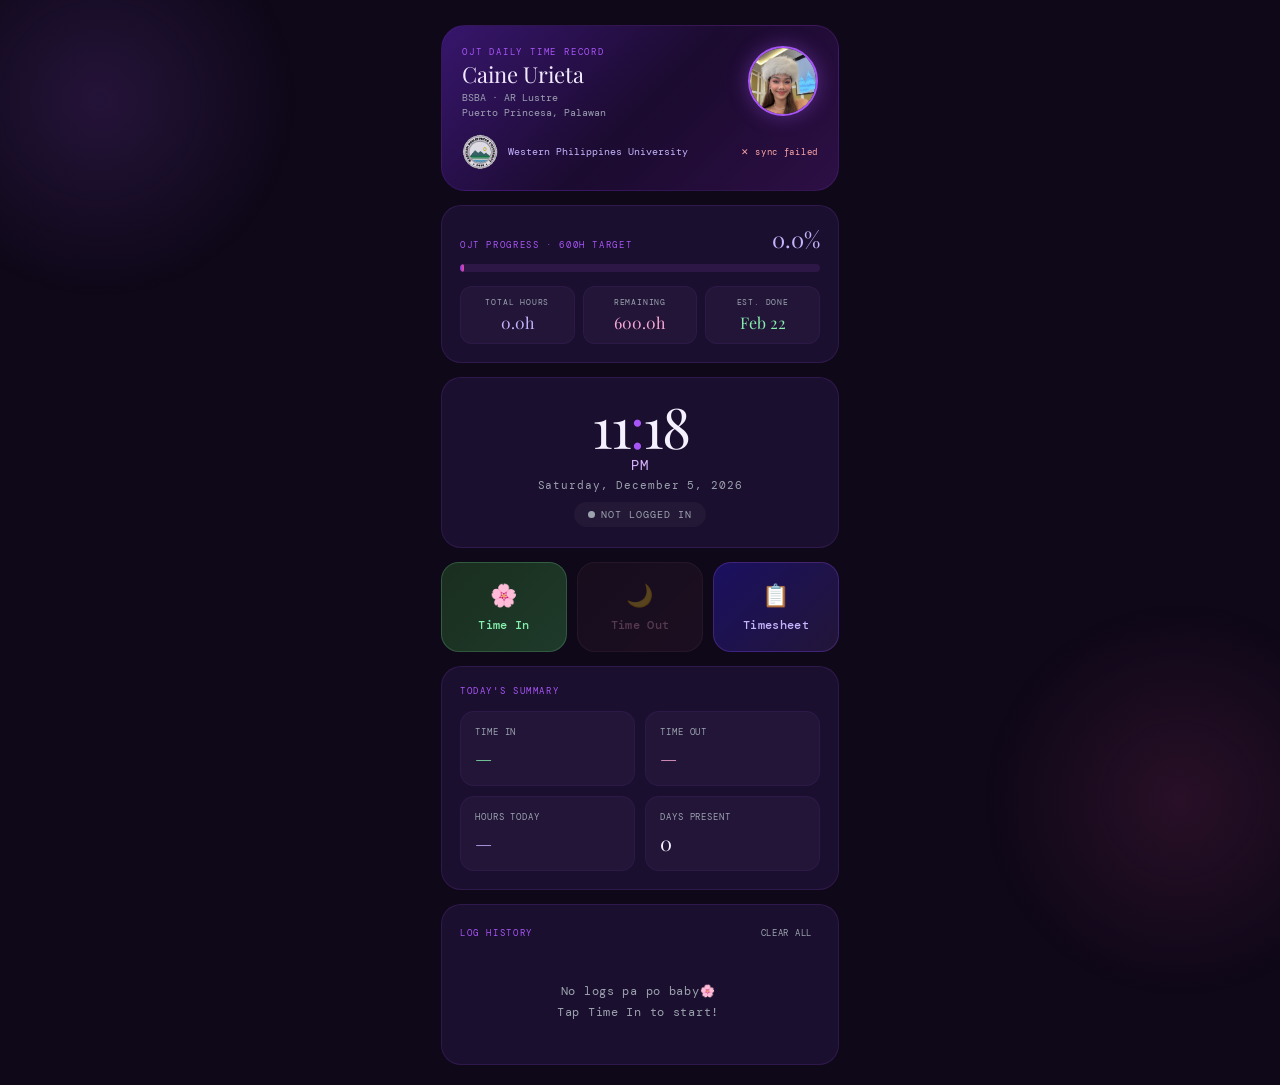
==== commit 437da207: "mwehehehe" ====
--- a/index.html
+++ b/index.html
@@ -7,6 +7,8 @@
   <meta name="apple-mobile-web-app-status-bar-style" content="black-translucent"/>
   <meta name="apple-mobile-web-app-title" content="DTR"/>
   <meta name="theme-color" content="#1a0a2e"/>
+  <link rel="icon" type="image/png" href="wpu_nobg.png"/>
+  <link rel="apple-touch-icon" href="wpu_nobg.png"/>
   <title>DTR — Caine Urieta</title>
   <link href="https://fonts.googleapis.com/css2?family=Playfair+Display:ital,wght@0,400;0,600;1,400&family=DM+Mono:wght@400;500&display=swap" rel="stylesheet"/>
   <link rel="stylesheet" href="css/style.css"/>
@@ -110,7 +112,7 @@
       <button class="clear-btn" onclick="clearLogs()">Clear all</button>
     </div>
     <div class="log-list" id="logList">
-      <div class="empty-state">No logs 🌸<br>Tap Time In to start!</div>
+      <div class="empty-state">No logs pa po baby🌸<br>Tap Time In to start!</div>
     </div>
   </div>
 
@@ -121,7 +123,7 @@
   <div class="sheet sheet-scroll">
     <div class="handle"></div>
     <div class="modal-title">Bulk Entry</div>
-    <div class="modal-sub">I-fill ang mga dates at oras, tapos Save All</div>
+    <div class="modal-sub">Fill in the dates and times, then Save All baby ko</div>
 
     <!-- Date range picker -->
     <div class="bulk-range">
--- a/css/style.css
+++ b/css/style.css
@@ -168,7 +168,10 @@
 .log-header  { display:flex; justify-content:space-between; align-items:center; margin-bottom:14px; }
 .clear-btn   { font-size:9px; color:var(--muted); background:none; border:none; cursor:pointer; font-family:'DM Mono',monospace; letter-spacing:0.08em; text-transform:uppercase; padding:4px 8px; border-radius:8px; }
 .clear-btn:hover { color:var(--pink-light); }
-.log-list  { display:flex; flex-direction:column; gap:8px; }
+.log-list  { display:flex; flex-direction:column; gap:8px; max-height:380px; overflow-y:auto; padding-right:4px; }
+.log-list::-webkit-scrollbar { width:3px; }
+.log-list::-webkit-scrollbar-track { background:transparent; }
+.log-list::-webkit-scrollbar-thumb { background:rgba(168,85,247,0.3); border-radius:100px; }
 .log-entry { display:flex; align-items:center; gap:12px; padding:12px 14px; background:var(--card); border-radius:12px; border:1px solid rgba(168,85,247,0.06); animation:slideIn 0.25s ease; }
 
 @keyframes slideIn { from{opacity:0;transform:translateY(6px)} to{opacity:1;transform:translateY(0)} }
@@ -350,4 +353,4 @@
   margin-top: 12px;
   margin-bottom: 4px;
   line-height: 1.6;
-}
+}
